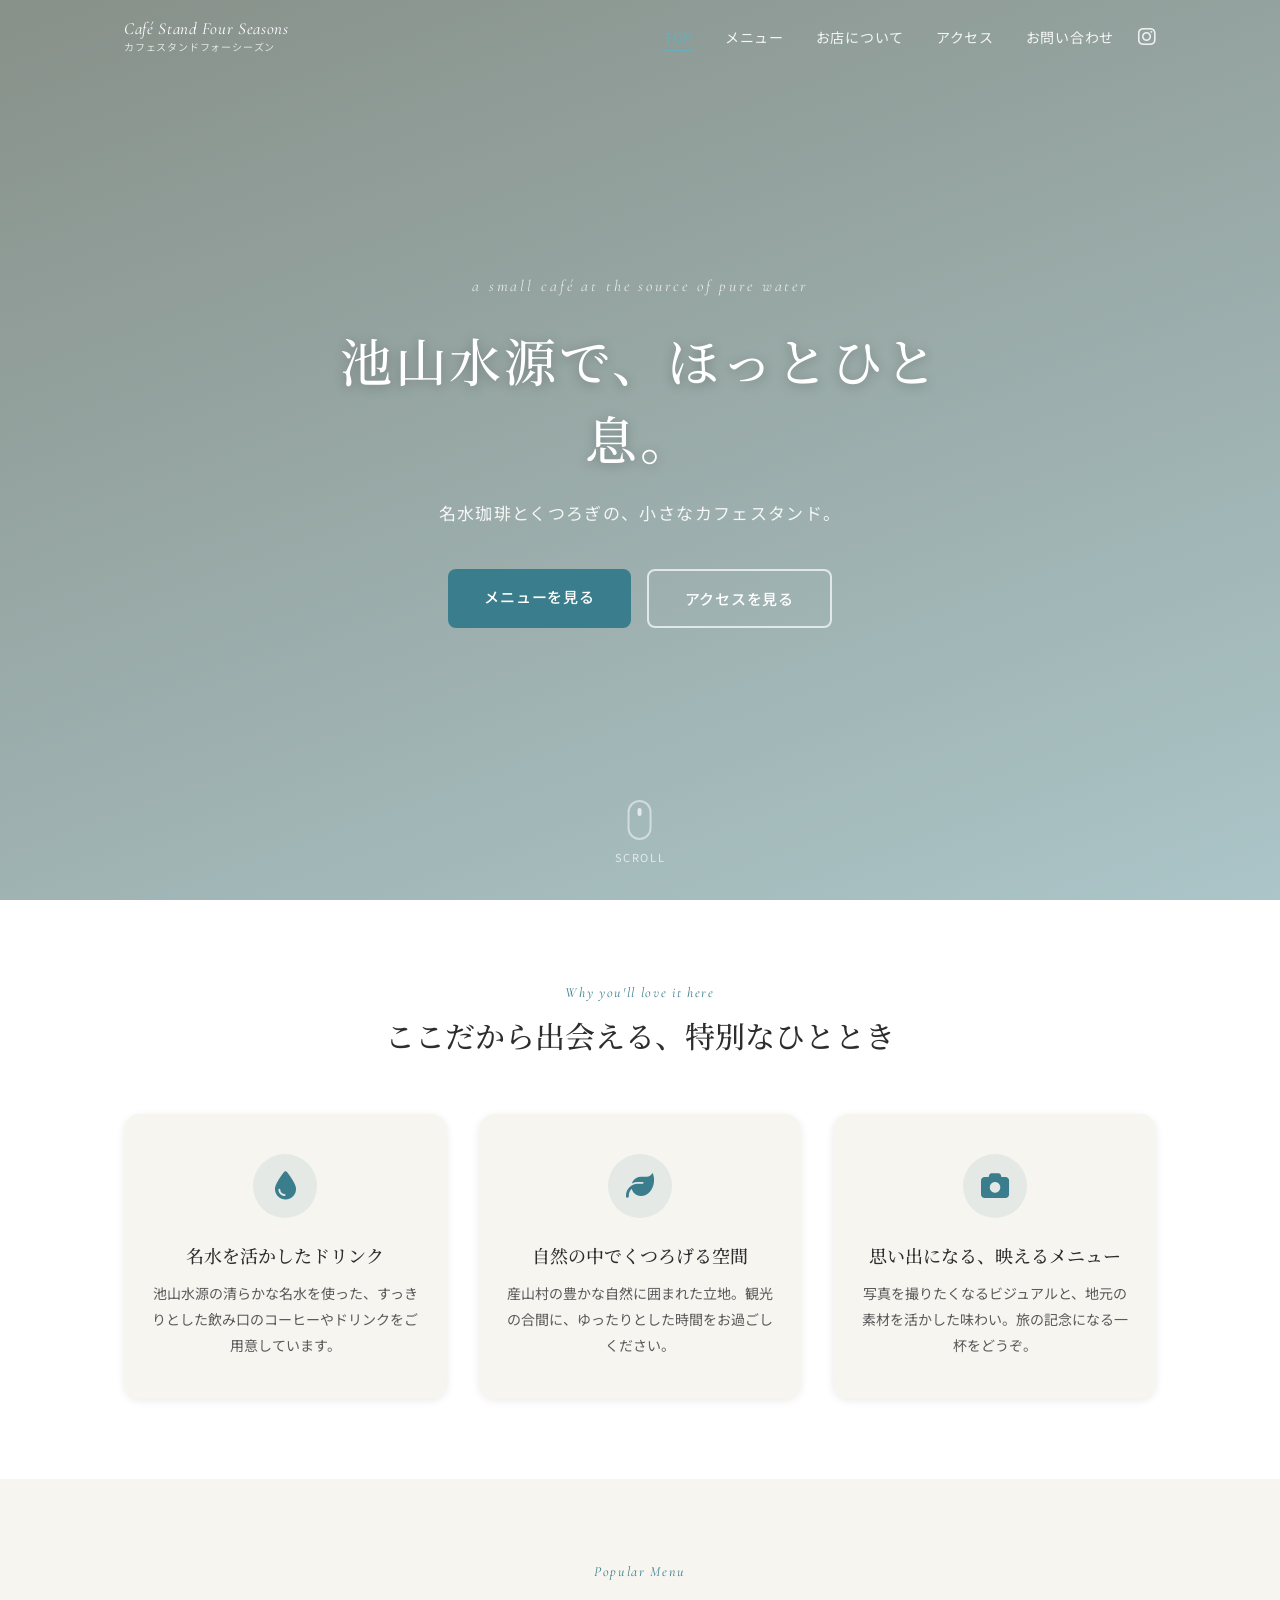
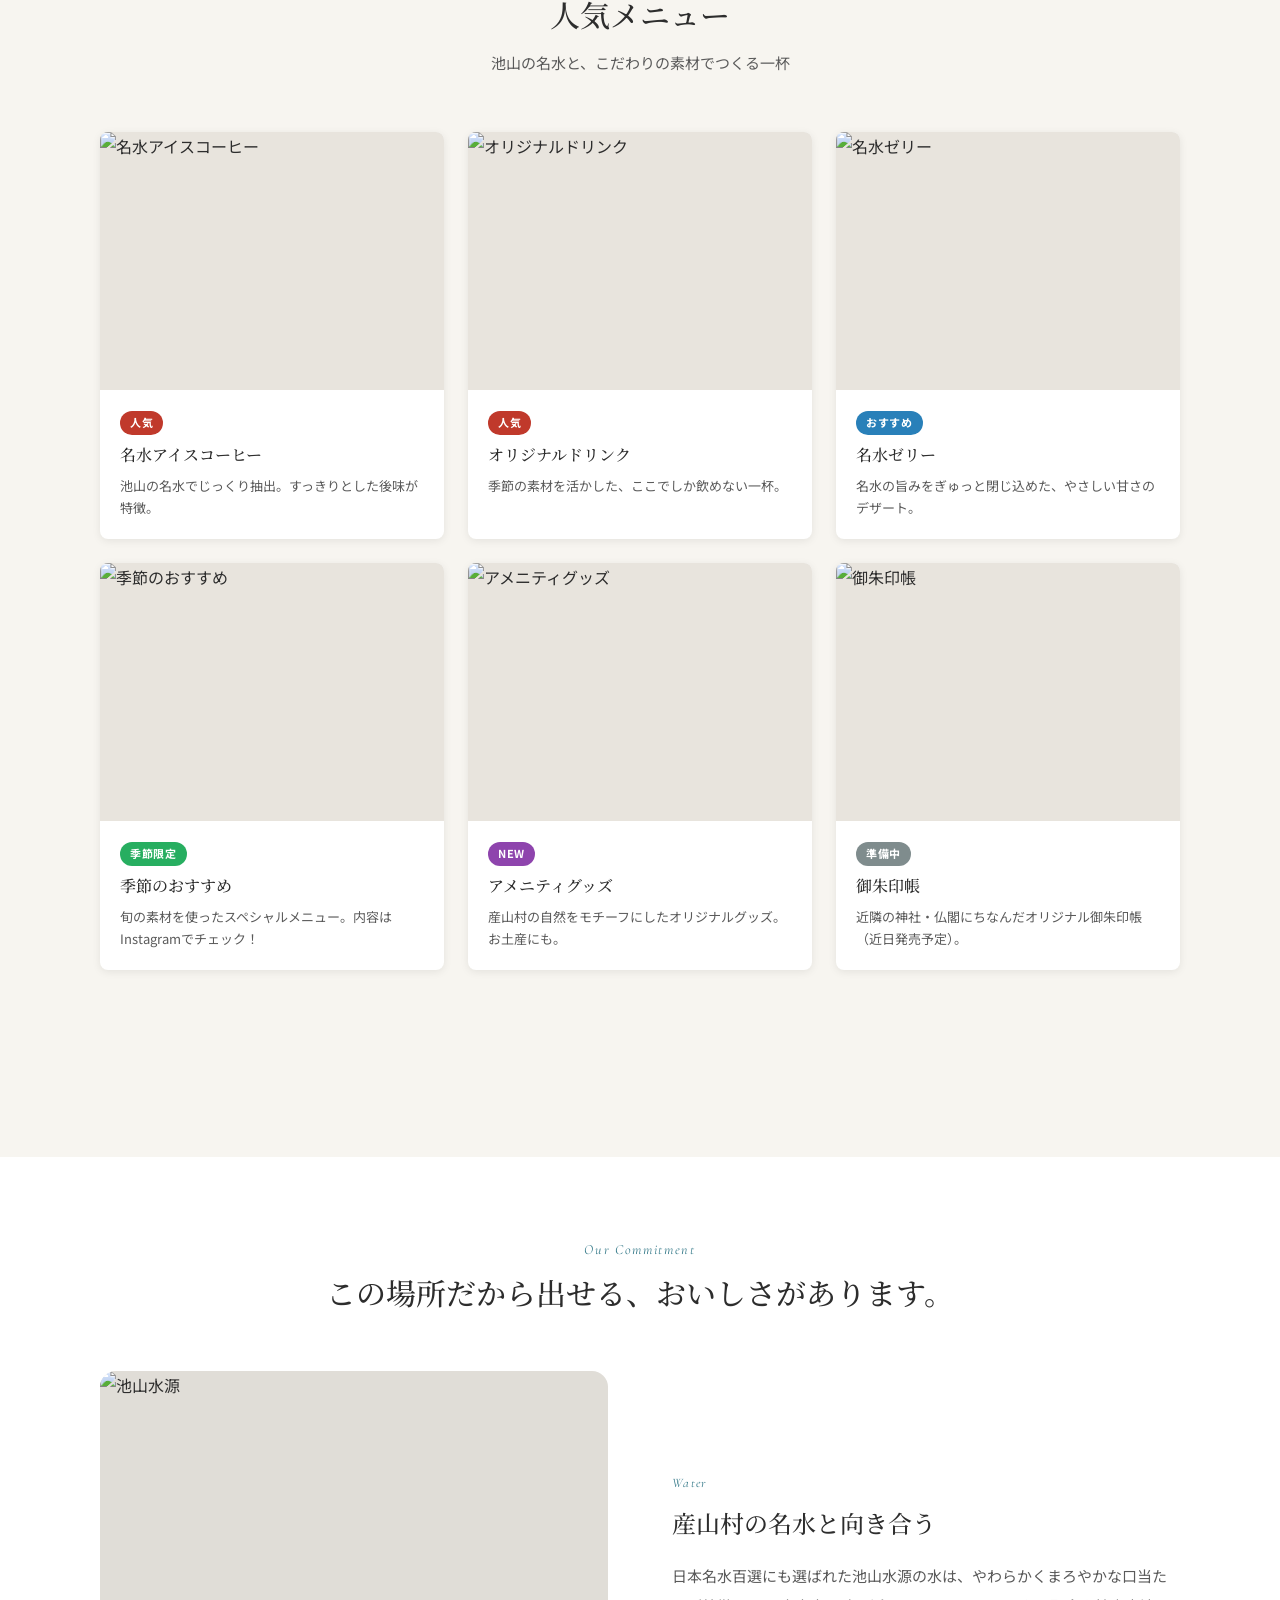
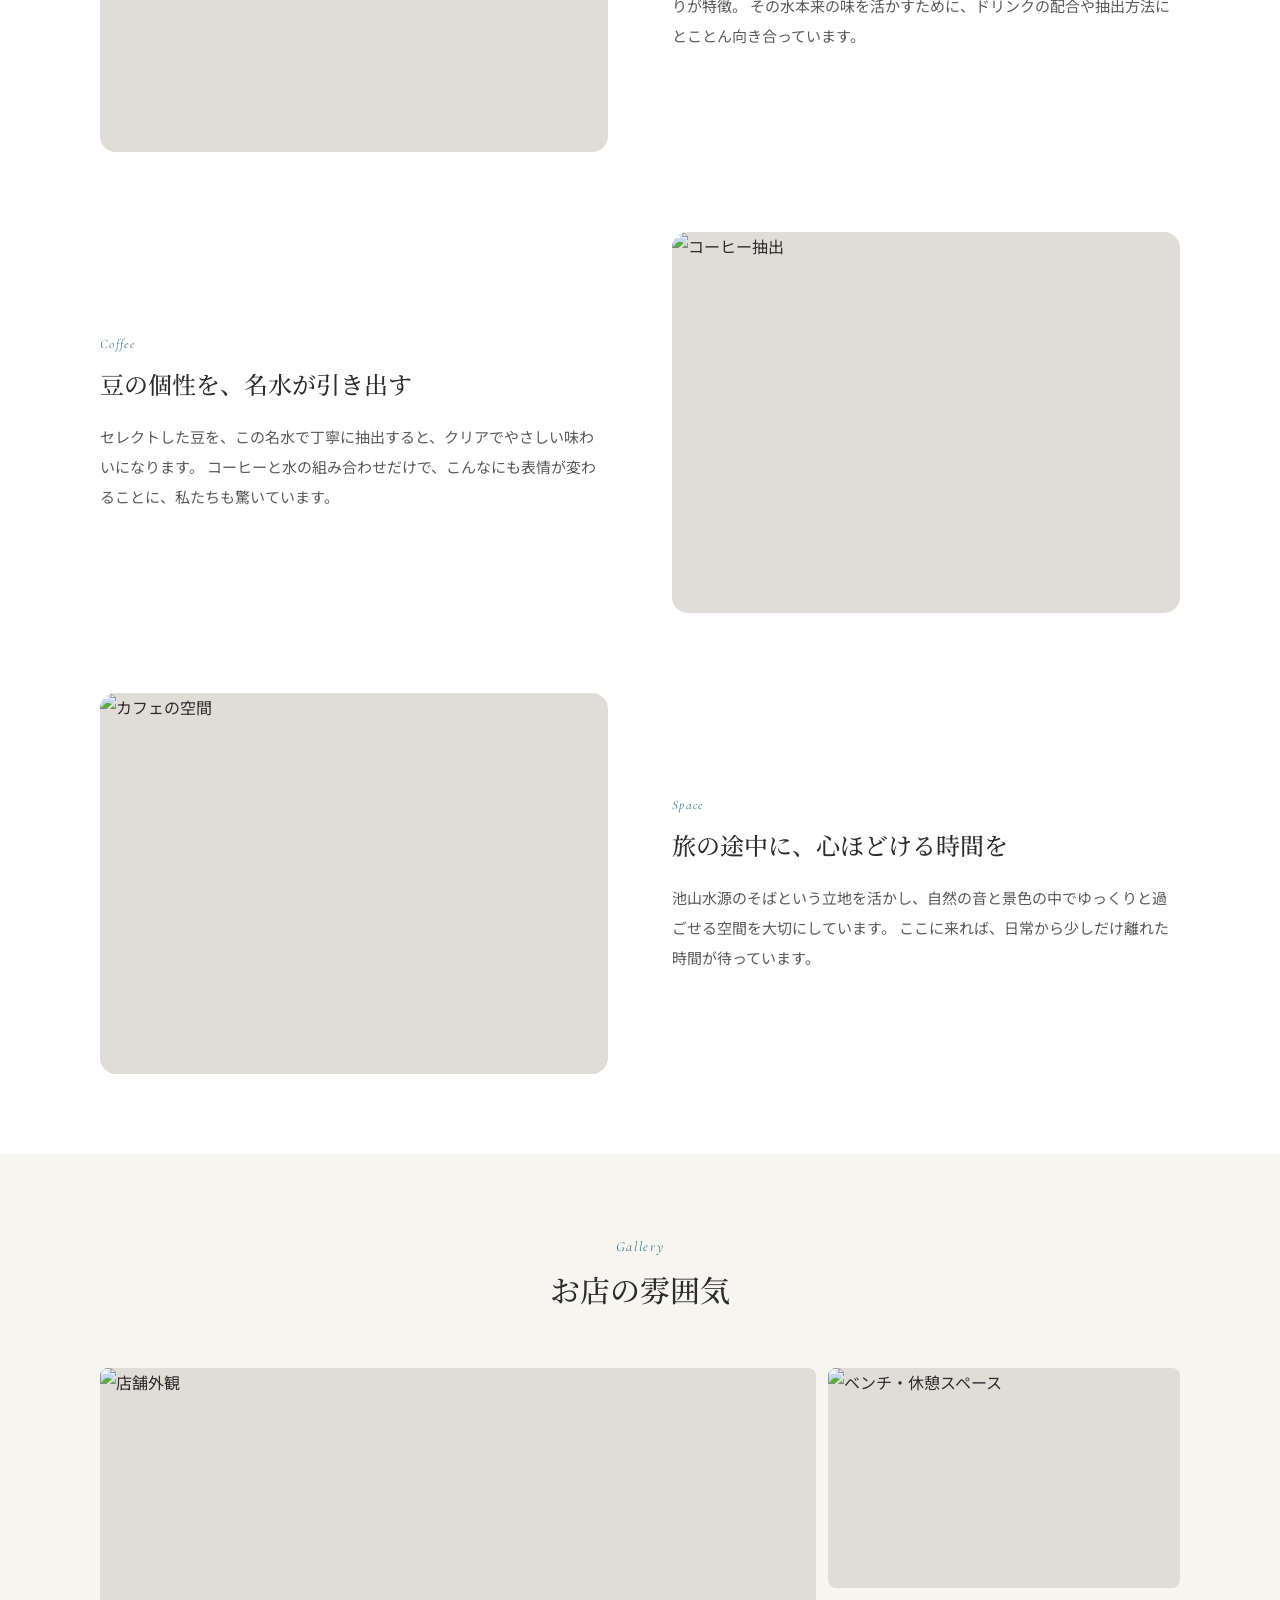
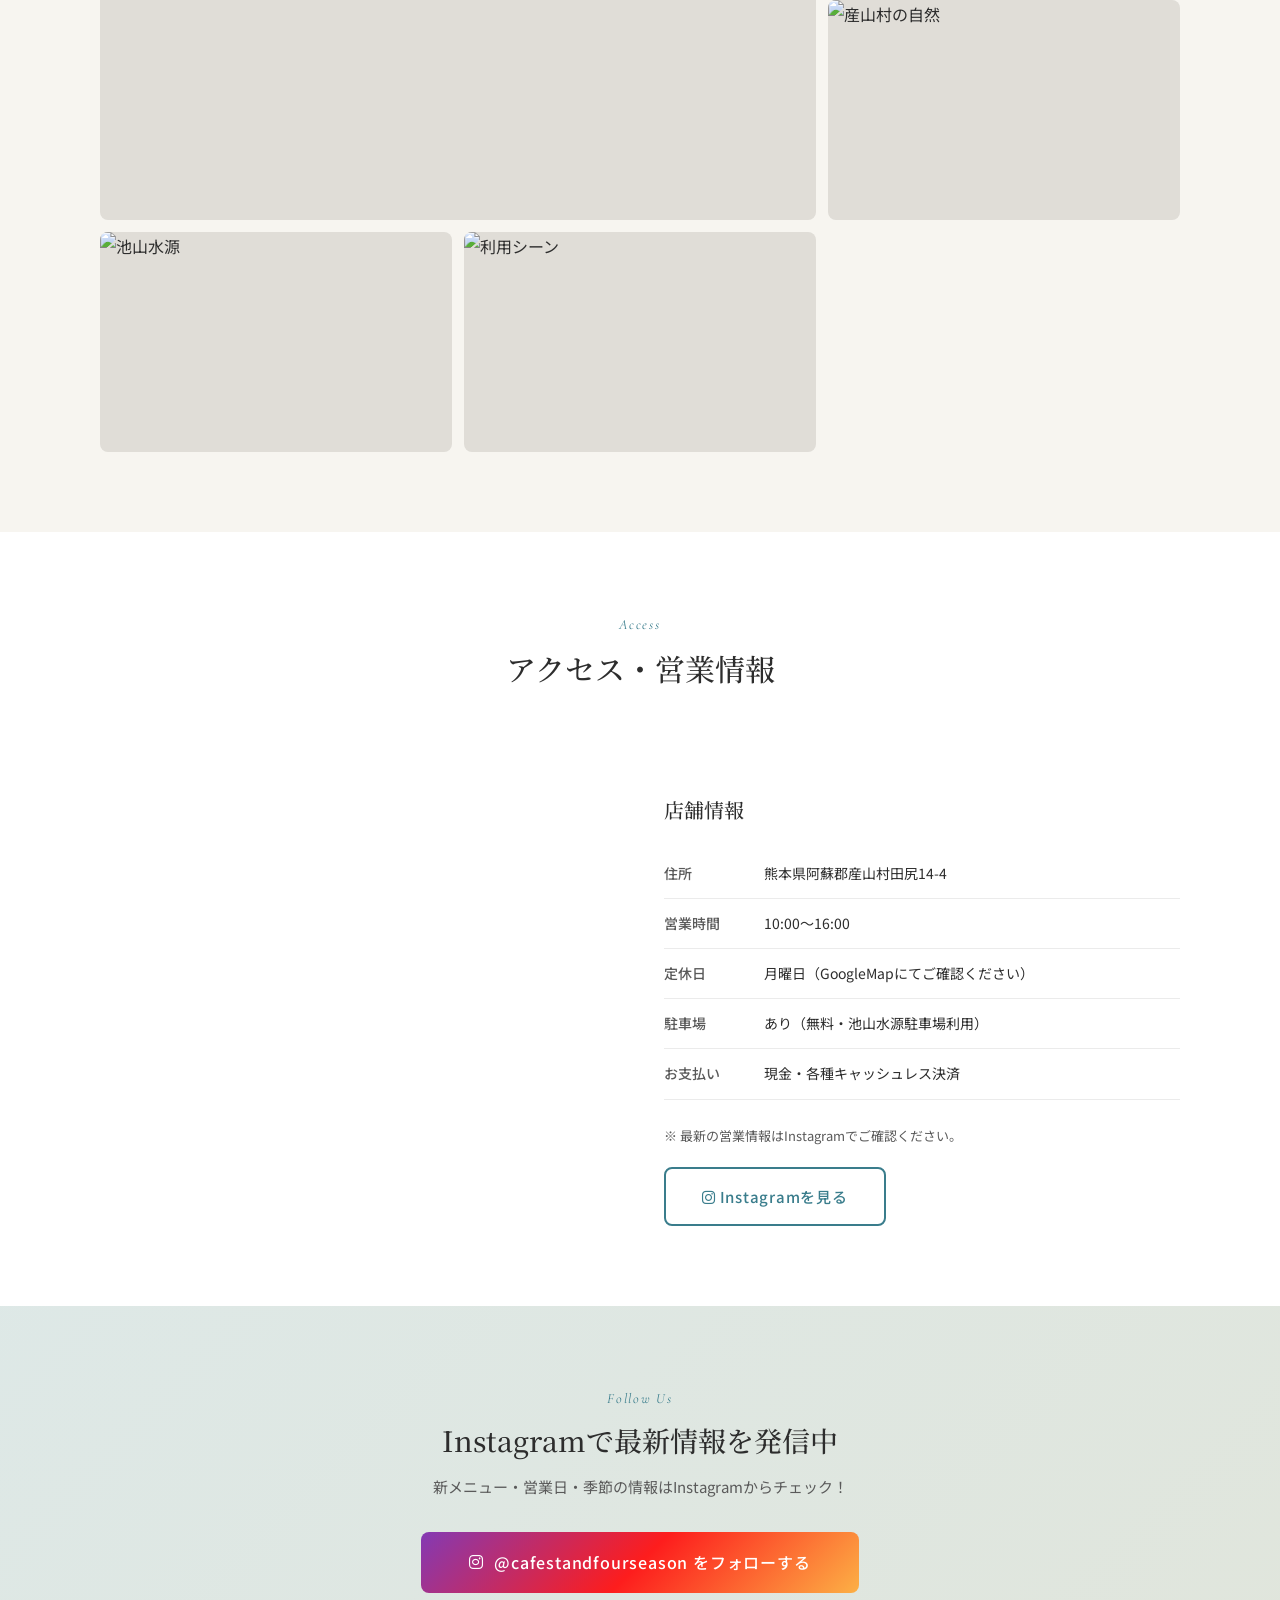
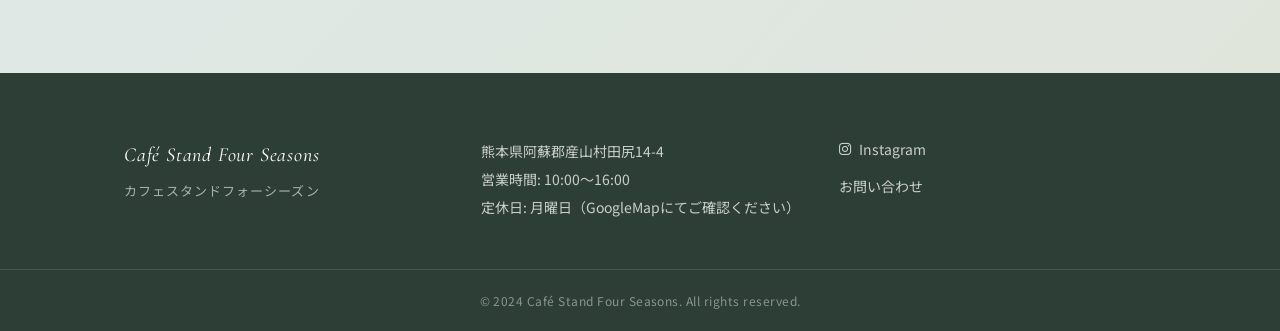
==== index.html @ cccd1072 "initial commit カフェスタンドフォーシーズン Webサイト全5ページ（静的HTML/CSS/JS）の初回コミット。" ====
<!DOCTYPE html>
<html lang="ja">
<head>
  <meta charset="UTF-8">
  <meta name="viewport" content="width=device-width, initial-scale=1.0">
  <meta name="description" content="池山水源のそばに立つ小さなカフェスタンド。名水珈琲やオリジナルドリンク、スイーツをご提供しています。熊本県産山村・池山水源観光のお立ち寄りに。">
  <meta property="og:title" content="カフェスタンドフォーシーズン｜池山水源の名水珈琲">
  <meta property="og:description" content="池山水源のそばに立つ小さなカフェスタンド。名水珈琲とくつろぎの時間をどうぞ。">
  <meta property="og:type" content="website">
  <meta property="og:url" content="http://ikeyamaspring.jp/">
  <meta property="og:image" content="http://ikeyamaspring.jp/images/hero/hero-main.jpg">
  <title>カフェスタンドフォーシーズン｜池山水源の名水珈琲【産山村】</title>

  <!-- Google Fonts -->
  <link rel="preconnect" href="https://fonts.googleapis.com">
  <link rel="preconnect" href="https://fonts.gstatic.com" crossorigin>
  <link href="https://fonts.googleapis.com/css2?family=Cormorant+Garamond:ital,wght@0,400;0,500;1,400;1,500&family=Noto+Sans+JP:wght@400;500;700&family=Noto+Serif+JP:wght@400;500;700&display=swap" rel="stylesheet">

  <!-- Font Awesome -->
  <link rel="stylesheet" href="https://cdnjs.cloudflare.com/ajax/libs/font-awesome/6.5.0/css/all.min.css">

  <!-- CSS -->
  <link rel="stylesheet" href="css/reset.css">
  <link rel="stylesheet" href="css/style.css">
  <link rel="stylesheet" href="css/pages/top.css">

  <!-- Favicon（後から設定） -->
  <!-- <link rel="icon" href="images/logo/favicon.ico"> -->
</head>
<body class="page-top">

  <!-- ============================================================
    ヘッダー
    ============================================================ -->
  <header class="site-header" id="siteHeader">
    <div class="header-inner">
      <a href="index.html" class="site-logo">
        <span class="logo-en">Café Stand Four Seasons</span>
        <span class="logo-ja">カフェスタンドフォーシーズン</span>
      </a>
      <nav class="global-nav" id="globalNav">
        <ul>
          <li><a href="index.html">TOP</a></li>
          <li><a href="menu.html">メニュー</a></li>
          <li><a href="about.html">お店について</a></li>
          <li><a href="access.html">アクセス</a></li>
          <li><a href="contact.html">お問い合わせ</a></li>
        </ul>
      </nav>
      <a href="https://www.instagram.com/cafestandfourseason/" target="_blank" rel="noopener" class="header-instagram" aria-label="Instagram">
        <i class="fab fa-instagram"></i>
      </a>
      <button class="hamburger" id="hamburger" aria-label="メニューを開く" aria-expanded="false">
        <span></span><span></span><span></span>
      </button>
    </div>
  </header>

  <main>

    <!-- ============================================================
      ① ファーストビュー
      ============================================================ -->
    <section id="hero">
      <div class="hero-bg"></div>
      <div class="hero-content">
        <span class="hero-en-label">a small café at the source of pure water</span>
        <h1 class="hero-title">池山水源で、ほっとひと息。</h1>
        <p class="hero-sub">
          名水珈琲とくつろぎの、小さなカフェスタンド。
        </p>
        <div class="hero-cta">
          <a href="menu.html" class="btn btn-primary">メニューを見る</a>
          <a href="access.html" class="btn btn-outline" style="border-color:rgba(255,255,255,0.7);color:#fff;">アクセスを見る</a>
        </div>
      </div>
      <!-- スクロール誘導 -->
      <div class="hero-scroll" aria-hidden="true">
        <div class="hero-scroll-icon"></div>
        <span>SCROLL</span>
      </div>
    </section>

    <!-- ============================================================
      ② お店の魅力3ポイント
      ============================================================ -->
    <section id="features">
      <div class="container">
        <div class="section-heading fade-in">
          <span class="en-label">Why you'll love it here</span>
          <h2>ここだから出会える、特別なひととき</h2>
        </div>
        <div class="features-grid">
          <!-- カード1 -->
          <div class="feature-card fade-in" data-delay="0">
            <div class="feature-icon">
              <i class="fas fa-tint"></i>
            </div>
            <h3>名水を活かしたドリンク</h3>
            <p>池山水源の清らかな名水を使った、すっきりとした飲み口のコーヒーやドリンクをご用意しています。</p>
          </div>
          <!-- カード2 -->
          <div class="feature-card fade-in" data-delay="100">
            <div class="feature-icon">
              <i class="fas fa-leaf"></i>
            </div>
            <h3>自然の中でくつろげる空間</h3>
            <p>産山村の豊かな自然に囲まれた立地。観光の合間に、ゆったりとした時間をお過ごしください。</p>
          </div>
          <!-- カード3 -->
          <div class="feature-card fade-in" data-delay="200">
            <div class="feature-icon">
              <i class="fas fa-camera"></i>
            </div>
            <h3>思い出になる、映えるメニュー</h3>
            <p>写真を撮りたくなるビジュアルと、地元の素材を活かした味わい。旅の記念になる一杯をどうぞ。</p>
          </div>
        </div>
      </div>
    </section>

    <!-- ============================================================
      ③ 人気メニュー
      ============================================================ -->
    <section id="popular-menu">
      <div class="popular-menu-inner">
        <div class="section-heading fade-in">
          <span class="en-label">Popular Menu</span>
          <h2>人気メニュー</h2>
          <p>池山の名水と、こだわりの素材でつくる一杯</p>
        </div>
        <div class="menu-grid">
          <!-- 名水アイスコーヒー -->
          <div class="menu-card fade-in" data-delay="0">
            <div class="menu-card-image">
              <img src="images/menu/ice-coffee.jpg" alt="名水アイスコーヒー" loading="lazy">
            </div>
            <div class="menu-card-body">
              <span class="menu-label popular">人気</span>
              <h3>名水アイスコーヒー</h3>
              <p>池山の名水でじっくり抽出。すっきりとした後味が特徴。</p>
            </div>
          </div>
          <!-- オリジナルドリンク -->
          <div class="menu-card fade-in" data-delay="80">
            <div class="menu-card-image">
              <img src="images/menu/original-drink.jpg" alt="オリジナルドリンク" loading="lazy">
            </div>
            <div class="menu-card-body">
              <span class="menu-label popular">人気</span>
              <h3>オリジナルドリンク</h3>
              <p>季節の素材を活かした、ここでしか飲めない一杯。</p>
            </div>
          </div>
          <!-- 名水ゼリー -->
          <div class="menu-card fade-in" data-delay="160">
            <div class="menu-card-image">
              <img src="images/menu/jelly.jpg" alt="名水ゼリー" loading="lazy">
            </div>
            <div class="menu-card-body">
              <span class="menu-label recommend">おすすめ</span>
              <h3>名水ゼリー</h3>
              <p>名水の旨みをぎゅっと閉じ込めた、やさしい甘さのデザート。</p>
            </div>
          </div>
          <!-- 季節のおすすめ -->
          <div class="menu-card fade-in" data-delay="0">
            <div class="menu-card-image">
              <img src="images/menu/seasonal.jpg" alt="季節のおすすめ" loading="lazy">
            </div>
            <div class="menu-card-body">
              <span class="menu-label season">季節限定</span>
              <h3>季節のおすすめ</h3>
              <p>旬の素材を使ったスペシャルメニュー。内容はInstagramでチェック！</p>
            </div>
          </div>
          <!-- アメニティグッズ -->
          <div class="menu-card fade-in" data-delay="80">
            <div class="menu-card-image">
              <img src="images/menu/goods.jpg" alt="アメニティグッズ" loading="lazy">
            </div>
            <div class="menu-card-body">
              <span class="menu-label new">NEW</span>
              <h3>アメニティグッズ</h3>
              <p>産山村の自然をモチーフにしたオリジナルグッズ。お土産にも。</p>
            </div>
          </div>
          <!-- 御朱印帳 -->
          <div class="menu-card fade-in" data-delay="160">
            <div class="menu-card-image">
              <img src="images/menu/goshuincho.jpg" alt="御朱印帳" loading="lazy">
            </div>
            <div class="menu-card-body">
              <span class="menu-label coming">準備中</span>
              <h3>御朱印帳</h3>
              <p>近隣の神社・仏閣にちなんだオリジナル御朱印帳（近日発売予定）。</p>
            </div>
          </div>
        </div>
        <div class="popular-menu-cta fade-in">
          <a href="menu.html" class="btn btn-outline">メニューをすべて見る</a>
        </div>
      </div>
    </section>

    <!-- ============================================================
      ④ こだわり紹介
      ============================================================ -->
    <section id="commitment">
      <div class="commitment-inner">
        <div class="section-heading fade-in">
          <span class="en-label">Our Commitment</span>
          <h2>この場所だから出せる、おいしさがあります。</h2>
        </div>

        <!-- 項目1: 水へのこだわり -->
        <div class="commitment-item fade-in">
          <div class="commitment-image">
            <img src="images/gallery/water-source.jpg" alt="池山水源" loading="lazy">
          </div>
          <div class="commitment-text">
            <span class="en-label">Water</span>
            <h3>産山村の名水と向き合う</h3>
            <p>
              日本名水百選にも選ばれた池山水源の水は、やわらかくまろやかな口当たりが特徴。
              その水本来の味を活かすために、ドリンクの配合や抽出方法にとことん向き合っています。
            </p>
          </div>
        </div>

        <!-- 項目2: コーヒーへのこだわり -->
        <div class="commitment-item reverse fade-in">
          <div class="commitment-image">
            <img src="images/gallery/coffee-making.jpg" alt="コーヒー抽出" loading="lazy">
          </div>
          <div class="commitment-text">
            <span class="en-label">Coffee</span>
            <h3>豆の個性を、名水が引き出す</h3>
            <p>
              セレクトした豆を、この名水で丁寧に抽出すると、クリアでやさしい味わいになります。
              コーヒーと水の組み合わせだけで、こんなにも表情が変わることに、私たちも驚いています。
            </p>
          </div>
        </div>

        <!-- 項目3: 空間へのこだわり -->
        <div class="commitment-item fade-in">
          <div class="commitment-image">
            <img src="images/gallery/cafe-space.jpg" alt="カフェの空間" loading="lazy">
          </div>
          <div class="commitment-text">
            <span class="en-label">Space</span>
            <h3>旅の途中に、心ほどける時間を</h3>
            <p>
              池山水源のそばという立地を活かし、自然の音と景色の中でゆっくりと過ごせる空間を大切にしています。
              ここに来れば、日常から少しだけ離れた時間が待っています。
            </p>
          </div>
        </div>
      </div>
    </section>

    <!-- ============================================================
      ⑤ 店舗の雰囲気（ギャラリー）
      ============================================================ -->
    <section id="gallery">
      <div class="gallery-inner">
        <div class="section-heading fade-in">
          <span class="en-label">Gallery</span>
          <h2>お店の雰囲気</h2>
        </div>
        <div class="gallery-grid fade-in">
          <!-- 大きいカード -->
          <div class="gallery-item large">
            <img src="images/gallery/exterior.jpg" alt="店舗外観" loading="lazy">
          </div>
          <div class="gallery-item">
            <img src="images/gallery/bench.jpg" alt="ベンチ・休憩スペース" loading="lazy">
          </div>
          <div class="gallery-item">
            <img src="images/gallery/nature.jpg" alt="産山村の自然" loading="lazy">
          </div>
          <div class="gallery-item">
            <img src="images/gallery/water-source.jpg" alt="池山水源" loading="lazy">
          </div>
          <div class="gallery-item">
            <img src="images/gallery/scene.jpg" alt="利用シーン" loading="lazy">
          </div>
        </div>
      </div>
    </section>

    <!-- ============================================================
      ⑥ アクセス案内
      ============================================================ -->
    <section id="access">
      <div class="access-inner">
        <div class="section-heading fade-in" style="grid-column:1/-1;">
          <span class="en-label">Access</span>
          <h2>アクセス・営業情報</h2>
        </div>
        <!-- マップ -->
        <div class="access-map fade-in">
          <iframe
            src="https://www.google.com/maps/embed?pb=!1m18!1m12!1m3!1d3286.7!2d131.1843953!3d33.0459067!2m3!1f0!2f0!3f0!3m2!1i1024!2i768!4f13.1!3m3!1m2!1s0x3541310b25405047%3A0xc88caa37f0d90c30!2z44Kr44OV44Kn44K544K_44Oz44OJ44CA44OV44Kp44O844K344O844K6!5e0!3m2!1sja!2sjp!4v1234567890"
            allowfullscreen=""
            loading="lazy"
            referrerpolicy="no-referrer-when-downgrade"
            title="カフェスタンドフォーシーズン マップ"
          ></iframe>
        </div>
        <!-- 店舗情報 -->
        <div class="access-info fade-in">
          <h3>店舗情報</h3>
          <table class="access-table">
            <tbody>
              <tr>
                <th>住所</th>
                <td>熊本県阿蘇郡産山村田尻14-4</td>
              </tr>
              <tr>
                <th>営業時間</th>
                <td>10:00〜16:00</td>
              </tr>
              <tr>
                <th>定休日</th>
                <td>月曜日（GoogleMapにてご確認ください）</td>
              </tr>
              <tr>
                <th>駐車場</th>
                <td>あり（無料・池山水源駐車場利用）</td>
              </tr>
              <tr>
                <th>お支払い</th>
                <td>現金・各種キャッシュレス決済</td>
              </tr>
            </tbody>
          </table>
          <p class="access-note">
            ※ 最新の営業情報はInstagramでご確認ください。
          </p>
          <a href="https://www.instagram.com/cafestandfourseason/" target="_blank" rel="noopener" class="btn btn-outline">
            <i class="fab fa-instagram"></i> Instagramを見る
          </a>
        </div>
      </div>
    </section>

    <!-- ============================================================
      ⑦ Instagram導線
      ============================================================ -->
    <section id="instagram">
      <div class="container">
        <div class="section-heading fade-in">
          <span class="en-label">Follow Us</span>
          <h2>Instagramで最新情報を発信中</h2>
          <p>新メニュー・営業日・季節の情報はInstagramからチェック！</p>
        </div>
        <div class="text-center fade-in">
          <a
            href="https://www.instagram.com/cafestandfourseason/"
            target="_blank"
            rel="noopener"
            class="btn btn-instagram"
          >
            <i class="fab fa-instagram"></i>
            @cafestandfourseason をフォローする
          </a>
        </div>
      </div>
    </section>

  </main>

  <!-- ============================================================
    フッター
    ============================================================ -->
  <footer class="site-footer">
    <div class="footer-inner">
      <div class="footer-logo">
        <p class="footer-name-en">Café Stand Four Seasons</p>
        <p class="footer-name-ja">カフェスタンドフォーシーズン</p>
      </div>
      <div class="footer-info">
        <p>熊本県阿蘇郡産山村田尻14-4</p>
        <p>営業時間: 10:00〜16:00</p>
        <p>定休日: 月曜日（GoogleMapにてご確認ください）</p>
      </div>
      <div class="footer-links">
        <a href="https://www.instagram.com/cafestandfourseason/" target="_blank" rel="noopener">
          <i class="fab fa-instagram"></i> Instagram
        </a>
        <a href="contact.html">お問い合わせ</a>
      </div>
    </div>
    <div class="footer-copyright">
      <p>© 2024 Café Stand Four Seasons. All rights reserved.</p>
    </div>
  </footer>

  <script src="js/main.js"></script>
</body>
</html>
---- css/style.css ----
/*
 * style.css — 全ページ共通スタイル
 * カフェスタンドフォーシーズン
 */

/* ============================================================
   CSS カスタムプロパティ（デザイントークン）
   ============================================================ */
:root {
  /* メインカラー */
  --color-primary:       #3A7D8C;   /* 名水ブルー（やや深め） */
  --color-primary-light: #6AAEBB;   /* 水面の明るさ */
  --color-secondary:     #5E8C6A;   /* 深い森グリーン */
  --color-accent:        #B8895A;   /* 木・土のブラウン */

  /* 背景・ベース */
  --color-bg:            #F7F5F0;   /* 温かみのあるオフホワイト */
  --color-bg-light:      #FFFFFF;
  --color-bg-dark:       #2C3E35;   /* 深い森色（フッター等） */

  /* テキスト */
  --color-text:          #2D2D2D;
  --color-text-mid:      #5A5A5A;
  --color-text-light:    #9A9A9A;
  --color-white:         #FFFFFF;

  /* ラベル */
  --color-label-popular:   #C0392B;  /* 人気ラベル */
  --color-label-recommend: #2980B9;  /* おすすめラベル */
  --color-label-season:    #27AE60;  /* 季節限定ラベル */
  --color-label-new:       #8E44AD;  /* NEWラベル */
  --color-label-coming:    #7F8C8D;  /* 準備中ラベル */

  /* ボーダー半径 */
  --border-radius-sm:    4px;
  --border-radius-md:    8px;
  --border-radius-lg:    16px;

  /* シャドウ */
  --shadow-sm:           0 2px 8px rgba(0,0,0,0.08);
  --shadow-md:           0 4px 20px rgba(0,0,0,0.12);
  --shadow-lg:           0 8px 40px rgba(0,0,0,0.16);

  /* スペーシング */
  --section-padding:     80px;
  --section-padding-sp:  56px;
  --container-max:       1080px;
  --container-padding:   24px;

  /* トランジション */
  --transition-base:     0.3s ease;
}

/* ============================================================
   ベーススタイル
   ============================================================ */
html {
  scroll-behavior: smooth;
}

body {
  font-family: 'Noto Sans JP', sans-serif;
  font-size: 16px;
  line-height: 1.8;
  color: var(--color-text);
  background-color: var(--color-bg);
}

h1, h2, h3, h4, h5, h6 {
  font-family: 'Noto Serif JP', serif;
  font-weight: 500;
  line-height: 1.5;
}

/* 英字装飾フォント */
.en-accent {
  font-family: 'Cormorant Garamond', serif;
  font-style: italic;
}

/* コンテナ */
.container {
  max-width: var(--container-max);
  margin: 0 auto;
  padding: 0 var(--container-padding);
}

/* ============================================================
   共通セクション見出し
   ============================================================ */
.section-heading {
  text-align: center;
  margin-bottom: 56px;
}

.section-heading .en-label {
  display: block;
  font-family: 'Cormorant Garamond', serif;
  font-style: italic;
  font-size: 14px;
  letter-spacing: 0.12em;
  color: var(--color-primary);
  margin-bottom: 8px;
}

.section-heading h2 {
  font-size: clamp(22px, 3vw, 30px);
  color: var(--color-text);
}

.section-heading p {
  margin-top: 12px;
  color: var(--color-text-mid);
  font-size: 15px;
}

/* ============================================================
   共通ボタン
   ============================================================ */
.btn {
  display: inline-block;
  padding: 14px 36px;
  border-radius: var(--border-radius-md);
  font-size: 15px;
  font-weight: 500;
  letter-spacing: 0.05em;
  transition: all var(--transition-base);
  cursor: pointer;
  text-align: center;
}

.btn-primary {
  background-color: var(--color-primary);
  color: var(--color-white);
}

.btn-primary:hover {
  background-color: #2f6874;
  transform: translateY(-2px);
  box-shadow: var(--shadow-md);
}

.btn-outline {
  border: 2px solid var(--color-primary);
  color: var(--color-primary);
  background-color: transparent;
}

.btn-outline:hover {
  background-color: var(--color-primary);
  color: var(--color-white);
  transform: translateY(-2px);
}

.btn-white {
  background-color: var(--color-white);
  color: var(--color-primary);
}

.btn-white:hover {
  background-color: var(--color-bg);
  transform: translateY(-2px);
  box-shadow: var(--shadow-md);
}

.btn-instagram {
  background: linear-gradient(135deg, #833ab4, #fd1d1d, #fcb045);
  color: var(--color-white);
  display: inline-flex;
  align-items: center;
  gap: 10px;
  font-size: 16px;
  padding: 16px 48px;
}

.btn-instagram:hover {
  opacity: 0.9;
  transform: translateY(-2px);
  box-shadow: var(--shadow-md);
}

/* ============================================================
   スクロールアニメーション
   ============================================================ */
.fade-in {
  opacity: 0;
  transform: translateY(24px);
  transition: opacity 0.7s ease, transform 0.7s ease;
}

.fade-in.is-visible {
  opacity: 1;
  transform: translateY(0);
}

/* ============================================================
   ページヘッダー（下層ページ共通）
   ============================================================ */
.page-header {
  position: relative;
  padding: 100px var(--container-padding) 64px;
  text-align: center;
  background-color: var(--color-bg-dark);
  color: var(--color-white);
  overflow: hidden;
}

.page-header::before {
  content: '';
  position: absolute;
  inset: 0;
  background: linear-gradient(160deg, var(--color-primary) 0%, var(--color-bg-dark) 100%);
  opacity: 0.85;
}

.page-header-inner {
  position: relative;
  z-index: 1;
}

.page-header .en-label {
  font-family: 'Cormorant Garamond', serif;
  font-style: italic;
  font-size: 15px;
  letter-spacing: 0.15em;
  opacity: 0.75;
  display: block;
  margin-bottom: 10px;
}

.page-header h1 {
  font-size: clamp(26px, 4vw, 40px);
  font-family: 'Noto Serif JP', serif;
}

.page-header p {
  margin-top: 12px;
  font-size: 15px;
  opacity: 0.85;
}

/* ============================================================
   ヘッダー
   ============================================================ */
.site-header {
  position: fixed;
  top: 0;
  left: 0;
  right: 0;
  z-index: 1000;
  transition: background-color var(--transition-base), box-shadow var(--transition-base);
  padding: 0;
}

/* 透明ヘッダー（TOPページのhero上） */
.site-header.is-top {
  background-color: transparent;
}

/* スクロール後 or 下層ページ */
.site-header.is-scrolled,
.site-header.is-solid {
  background-color: var(--color-bg-light);
  box-shadow: var(--shadow-sm);
}

.header-inner {
  max-width: var(--container-max);
  margin: 0 auto;
  padding: 0 var(--container-padding);
  display: flex;
  align-items: center;
  height: 72px;
  gap: 24px;
}

/* ロゴ */
.site-logo {
  flex-shrink: 0;
  display: flex;
  flex-direction: column;
  gap: 2px;
}

.logo-en {
  font-family: 'Cormorant Garamond', serif;
  font-style: italic;
  font-size: 17px;
  letter-spacing: 0.04em;
  color: var(--color-white);
  line-height: 1.2;
  transition: color var(--transition-base);
}

.logo-ja {
  font-size: 10px;
  letter-spacing: 0.08em;
  color: rgba(255,255,255,0.75);
  line-height: 1.2;
  transition: color var(--transition-base);
}

/* スクロール後のロゴ色 */
.site-header.is-scrolled .logo-en,
.site-header.is-solid .logo-en {
  color: var(--color-primary);
}

.site-header.is-scrolled .logo-ja,
.site-header.is-solid .logo-ja {
  color: var(--color-text-mid);
}

/* グローバルナビ */
.global-nav {
  flex: 1;
  display: flex;
  justify-content: flex-end;
}

.global-nav ul {
  display: flex;
  gap: 32px;
  align-items: center;
}

.global-nav a {
  font-size: 14px;
  letter-spacing: 0.05em;
  color: rgba(255,255,255,0.9);
  transition: color var(--transition-base);
  position: relative;
  padding-bottom: 4px;
}

.global-nav a::after {
  content: '';
  position: absolute;
  bottom: 0;
  left: 0;
  right: 100%;
  height: 1px;
  background-color: var(--color-primary-light);
  transition: right var(--transition-base);
}

.global-nav a:hover::after,
.global-nav a.is-current::after {
  right: 0;
}

.global-nav a.is-current {
  color: var(--color-primary-light);
}

/* スクロール後のナビ色 */
.site-header.is-scrolled .global-nav a,
.site-header.is-solid .global-nav a {
  color: var(--color-text-mid);
}

.site-header.is-scrolled .global-nav a.is-current,
.site-header.is-solid .global-nav a.is-current {
  color: var(--color-primary);
}

/* Instagramアイコン（ヘッダー） */
.header-instagram {
  font-size: 20px;
  color: rgba(255,255,255,0.85);
  transition: color var(--transition-base), transform var(--transition-base);
  flex-shrink: 0;
}

.header-instagram:hover {
  color: var(--color-white);
  transform: scale(1.15);
}

.site-header.is-scrolled .header-instagram,
.site-header.is-solid .header-instagram {
  color: var(--color-text-mid);
}

.site-header.is-scrolled .header-instagram:hover,
.site-header.is-solid .header-instagram:hover {
  color: var(--color-primary);
}

/* ハンバーガーボタン（スマホのみ表示） */
.hamburger {
  display: none;
  flex-direction: column;
  justify-content: center;
  gap: 5px;
  width: 44px;
  height: 44px;
  flex-shrink: 0;
  background: none;
  border: none;
  cursor: pointer;
  padding: 8px;
}

.hamburger span {
  display: block;
  height: 2px;
  background-color: var(--color-white);
  border-radius: 2px;
  transition: transform var(--transition-base), opacity var(--transition-base);
}

.site-header.is-scrolled .hamburger span,
.site-header.is-solid .hamburger span {
  background-color: var(--color-text);
}

/* ハンバーガーアクティブ状態 */
.hamburger.is-active span:nth-child(1) {
  transform: translateY(7px) rotate(45deg);
}

.hamburger.is-active span:nth-child(2) {
  opacity: 0;
}

.hamburger.is-active span:nth-child(3) {
  transform: translateY(-7px) rotate(-45deg);
}

/* ============================================================
   フッター
   ============================================================ */
.site-footer {
  background-color: var(--color-bg-dark);
  color: var(--color-white);
  padding: 64px 0 0;
}

.footer-inner {
  max-width: var(--container-max);
  margin: 0 auto;
  padding: 0 var(--container-padding);
  display: grid;
  grid-template-columns: 1fr 1fr 1fr;
  gap: 40px;
  padding-bottom: 48px;
}

.footer-logo .footer-name-en {
  font-family: 'Cormorant Garamond', serif;
  font-style: italic;
  font-size: 20px;
  letter-spacing: 0.04em;
  margin-bottom: 6px;
}

.footer-logo .footer-name-ja {
  font-size: 13px;
  color: rgba(255,255,255,0.6);
  letter-spacing: 0.08em;
}

.footer-info p {
  font-size: 14px;
  color: rgba(255,255,255,0.75);
  line-height: 2;
}

.footer-links {
  display: flex;
  flex-direction: column;
  gap: 12px;
}

.footer-links a {
  display: inline-flex;
  align-items: center;
  gap: 8px;
  font-size: 14px;
  color: rgba(255,255,255,0.75);
  transition: color var(--transition-base);
}

.footer-links a:hover {
  color: var(--color-primary-light);
}

.footer-copyright {
  border-top: 1px solid rgba(255,255,255,0.12);
  padding: 20px var(--container-padding);
  text-align: center;
}

.footer-copyright p {
  font-size: 12px;
  color: rgba(255,255,255,0.45);
  letter-spacing: 0.04em;
}

/* ============================================================
   レスポンシブ：タブレット以下
   ============================================================ */
@media (max-width: 768px) {
  :root {
    --section-padding: var(--section-padding-sp);
  }

  /* ヘッダー */
  .global-nav {
    position: fixed;
    top: 0;
    left: 0;
    right: 0;
    bottom: 0;
    background-color: var(--color-bg-dark);
    display: flex;
    align-items: center;
    justify-content: center;
    opacity: 0;
    visibility: hidden;
    transition: opacity var(--transition-base), visibility var(--transition-base);
  }

  .global-nav.is-open {
    opacity: 1;
    visibility: visible;
  }

  .global-nav ul {
    flex-direction: column;
    gap: 32px;
    text-align: center;
  }

  .global-nav a {
    font-size: 18px;
    color: var(--color-white);
  }

  .hamburger {
    display: flex;
    z-index: 10;
  }

  /* ハンバーガーはis-openの上に表示 */
  .site-header {
    background-color: var(--color-bg-dark);
  }

  /* フッター */
  .footer-inner {
    grid-template-columns: 1fr;
    gap: 32px;
  }
}

/* ============================================================
   ユーティリティ
   ============================================================ */

/* テキスト */
.text-center { text-align: center; }
.text-left   { text-align: left; }
.text-right  { text-align: right; }

/* 表示制御 */
.sr-only {
  position: absolute;
  width: 1px;
  height: 1px;
  padding: 0;
  margin: -1px;
  overflow: hidden;
  clip: rect(0,0,0,0);
  white-space: nowrap;
  border-width: 0;
}
---- css/pages/top.css ----
/*
 * top.css — TOPページ専用スタイル
 * カフェスタンドフォーシーズン
 */

/* ============================================================
   ① ファーストビュー（#hero）
   ============================================================ */
#hero {
  position: relative;
  height: 100svh;
  min-height: 600px;
  display: flex;
  align-items: center;
  justify-content: center;
  overflow: hidden;
}

/* 背景写真 */
.hero-bg {
  position: absolute;
  inset: 0;
  background-image: url('../../images/hero/hero-main.jpg');
  background-size: cover;
  background-position: center;
  z-index: 0;
}

/* オーバーレイ */
.hero-bg::after {
  content: '';
  position: absolute;
  inset: 0;
  background: linear-gradient(
    160deg,
    rgba(44, 62, 53, 0.55) 0%,
    rgba(58, 125, 140, 0.40) 100%
  );
}

/* コンテンツ */
.hero-content {
  position: relative;
  z-index: 1;
  text-align: center;
  color: var(--color-white);
  padding: 0 var(--container-padding);
  max-width: 720px;
}

.hero-en-label {
  font-family: 'Cormorant Garamond', serif;
  font-style: italic;
  font-size: clamp(13px, 2vw, 16px);
  letter-spacing: 0.18em;
  opacity: 0.75;
  margin-bottom: 20px;
  display: block;
}

.hero-title {
  font-family: 'Noto Serif JP', serif;
  font-size: clamp(28px, 5vw, 52px);
  font-weight: 500;
  line-height: 1.5;
  letter-spacing: 0.05em;
  margin-bottom: 20px;
  text-shadow: 0 2px 12px rgba(0,0,0,0.25);
}

.hero-sub {
  font-size: clamp(14px, 2vw, 17px);
  opacity: 0.9;
  letter-spacing: 0.08em;
  margin-bottom: 40px;
  line-height: 1.9;
}

.hero-cta {
  display: flex;
  gap: 16px;
  justify-content: center;
  flex-wrap: wrap;
}

/* スクロール誘導 */
.hero-scroll {
  position: absolute;
  bottom: 32px;
  left: 50%;
  transform: translateX(-50%);
  z-index: 1;
  display: flex;
  flex-direction: column;
  align-items: center;
  gap: 8px;
  color: rgba(255,255,255,0.7);
  font-size: 11px;
  letter-spacing: 0.15em;
}

.hero-scroll-icon {
  width: 24px;
  height: 40px;
  border: 2px solid rgba(255,255,255,0.5);
  border-radius: 12px;
  display: flex;
  justify-content: center;
  padding-top: 6px;
}

.hero-scroll-icon::after {
  content: '';
  width: 4px;
  height: 8px;
  background-color: rgba(255,255,255,0.7);
  border-radius: 2px;
  animation: scrollDown 2s infinite;
}

@keyframes scrollDown {
  0%   { opacity: 1; transform: translateY(0); }
  100% { opacity: 0; transform: translateY(10px); }
}

/* ============================================================
   ② お店の魅力3ポイント（#features）
   ============================================================ */
#features {
  padding: var(--section-padding) var(--container-padding);
  background-color: var(--color-bg-light);
}

.features-grid {
  display: grid;
  grid-template-columns: repeat(3, 1fr);
  gap: 32px;
  max-width: var(--container-max);
  margin: 0 auto;
}

.feature-card {
  text-align: center;
  padding: 40px 28px;
  border-radius: var(--border-radius-lg);
  background-color: var(--color-bg);
  box-shadow: var(--shadow-sm);
  transition: transform var(--transition-base), box-shadow var(--transition-base);
}

.feature-card:hover {
  transform: translateY(-4px);
  box-shadow: var(--shadow-md);
}

.feature-icon {
  width: 64px;
  height: 64px;
  margin: 0 auto 24px;
  display: flex;
  align-items: center;
  justify-content: center;
  background-color: rgba(58, 125, 140, 0.1);
  border-radius: 50%;
  color: var(--color-primary);
  font-size: 28px;
}

.feature-card h3 {
  font-size: 18px;
  color: var(--color-text);
  margin-bottom: 12px;
}

.feature-card p {
  font-size: 14px;
  color: var(--color-text-mid);
  line-height: 1.85;
}

/* ============================================================
   ③ 人気メニュー（#popular-menu）
   ============================================================ */
#popular-menu {
  padding: var(--section-padding) var(--container-padding);
  background-color: var(--color-bg);
}

.popular-menu-inner {
  max-width: var(--container-max);
  margin: 0 auto;
}

.menu-grid {
  display: grid;
  grid-template-columns: repeat(3, 1fr);
  gap: 24px;
  margin-bottom: 48px;
}

.menu-card {
  background-color: var(--color-bg-light);
  border-radius: var(--border-radius-md);
  overflow: hidden;
  box-shadow: var(--shadow-sm);
  transition: transform var(--transition-base), box-shadow var(--transition-base);
}

.menu-card:hover {
  transform: translateY(-4px);
  box-shadow: var(--shadow-md);
}

.menu-card-image {
  aspect-ratio: 4 / 3;
  overflow: hidden;
  background-color: #e8e4dd;
  position: relative;
}

.menu-card-image img {
  width: 100%;
  height: 100%;
  object-fit: cover;
  transition: transform 0.5s ease;
}

.menu-card:hover .menu-card-image img {
  transform: scale(1.05);
}

/* 画像がない場合のプレースホルダー */
.menu-card-image::after {
  content: attr(data-label);
  position: absolute;
  inset: 0;
  display: flex;
  align-items: center;
  justify-content: center;
  font-size: 13px;
  color: var(--color-text-light);
  pointer-events: none;
}

.menu-card-body {
  padding: 16px 20px 20px;
}

.menu-label {
  display: inline-block;
  padding: 2px 10px;
  border-radius: 20px;
  font-size: 11px;
  font-weight: 700;
  letter-spacing: 0.06em;
  color: var(--color-white);
  margin-bottom: 8px;
}

.menu-label.popular   { background-color: var(--color-label-popular); }
.menu-label.recommend { background-color: var(--color-label-recommend); }
.menu-label.season    { background-color: var(--color-label-season); }
.menu-label.new       { background-color: var(--color-label-new); }
.menu-label.coming    { background-color: var(--color-label-coming); }

.menu-card h3 {
  font-size: 16px;
  color: var(--color-text);
  margin-bottom: 8px;
}

.menu-card p {
  font-size: 13px;
  color: var(--color-text-mid);
  line-height: 1.7;
}

.popular-menu-cta {
  text-align: center;
}

/* ============================================================
   ④ こだわり紹介（#commitment）
   ============================================================ */
#commitment {
  padding: var(--section-padding) var(--container-padding);
  background-color: var(--color-bg-light);
}

.commitment-inner {
  max-width: var(--container-max);
  margin: 0 auto;
}

.commitment-item {
  display: grid;
  grid-template-columns: 1fr 1fr;
  gap: 64px;
  align-items: center;
  margin-bottom: 80px;
}

.commitment-item:last-child {
  margin-bottom: 0;
}

/* 奇数番目: 画像左・テキスト右 */
.commitment-item.reverse {
  direction: rtl;
}

.commitment-item.reverse > * {
  direction: ltr;
}

.commitment-image {
  aspect-ratio: 4 / 3;
  border-radius: var(--border-radius-lg);
  overflow: hidden;
  background-color: #e0ddd7;
}

.commitment-image img {
  width: 100%;
  height: 100%;
  object-fit: cover;
}

.commitment-text .en-label {
  font-family: 'Cormorant Garamond', serif;
  font-style: italic;
  font-size: 13px;
  color: var(--color-primary);
  letter-spacing: 0.1em;
  display: block;
  margin-bottom: 10px;
}

.commitment-text h3 {
  font-size: clamp(18px, 2.5vw, 24px);
  margin-bottom: 20px;
  color: var(--color-text);
}

.commitment-text p {
  font-size: 15px;
  color: var(--color-text-mid);
  line-height: 2;
}

/* ============================================================
   ⑤ 店舗の雰囲気（#gallery）
   ============================================================ */
#gallery {
  padding: var(--section-padding) var(--container-padding);
  background-color: var(--color-bg);
}

.gallery-inner {
  max-width: var(--container-max);
  margin: 0 auto;
}

.gallery-grid {
  display: grid;
  grid-template-columns: repeat(3, 1fr);
  grid-auto-rows: 220px;
  gap: 12px;
}

/* 大きいカード */
.gallery-item.large {
  grid-column: span 2;
  grid-row: span 2;
}

.gallery-item {
  overflow: hidden;
  border-radius: var(--border-radius-md);
  background-color: #e0ddd7;
  position: relative;
}

.gallery-item img {
  width: 100%;
  height: 100%;
  object-fit: cover;
  transition: transform 0.5s ease;
}

.gallery-item::after {
  content: '';
  position: absolute;
  inset: 0;
  background-color: rgba(44, 62, 53, 0);
  transition: background-color var(--transition-base);
}

.gallery-item:hover img {
  transform: scale(1.05);
}

.gallery-item:hover::after {
  background-color: rgba(44, 62, 53, 0.2);
}

/* ============================================================
   ⑥ アクセス案内（#access）
   ============================================================ */
#access {
  padding: var(--section-padding) var(--container-padding);
  background-color: var(--color-bg-light);
}

.access-inner {
  max-width: var(--container-max);
  margin: 0 auto;
  display: grid;
  grid-template-columns: 1fr 1fr;
  gap: 48px;
  align-items: start;
}

.access-map iframe {
  width: 100%;
  aspect-ratio: 4 / 3;
  border-radius: var(--border-radius-md);
  border: none;
  display: block;
}

.access-info h3 {
  font-size: 20px;
  margin-bottom: 24px;
  color: var(--color-text);
}

.access-table {
  width: 100%;
  border-collapse: collapse;
  margin-bottom: 24px;
}

.access-table th,
.access-table td {
  padding: 12px 0;
  font-size: 14px;
  border-bottom: 1px solid rgba(0,0,0,0.08);
  vertical-align: top;
}

.access-table th {
  width: 100px;
  color: var(--color-text-mid);
  font-weight: 500;
  font-family: 'Noto Sans JP', sans-serif;
  white-space: nowrap;
  padding-right: 16px;
}

.access-table td {
  color: var(--color-text);
}

.access-note {
  font-size: 13px;
  color: var(--color-text-mid);
  margin-bottom: 20px;
}

/* ============================================================
   ⑦ Instagram導線（#instagram）
   ============================================================ */
#instagram {
  padding: var(--section-padding) var(--container-padding);
  background: linear-gradient(
    135deg,
    rgba(106, 174, 187, 0.18) 0%,
    rgba(94, 140, 106, 0.15) 100%
  );
  text-align: center;
}

#instagram .section-heading {
  margin-bottom: 32px;
}

#instagram .section-heading h2 {
  font-size: clamp(20px, 3vw, 28px);
}

#instagram .section-heading p {
  font-size: 15px;
}

/* ============================================================
   レスポンシブ
   ============================================================ */
@media (max-width: 900px) {
  .features-grid {
    grid-template-columns: 1fr;
    max-width: 480px;
    margin: 0 auto;
  }

  .menu-grid {
    grid-template-columns: repeat(2, 1fr);
  }

  .commitment-item {
    grid-template-columns: 1fr;
    gap: 32px;
  }

  .commitment-item.reverse {
    direction: ltr;
  }

  .gallery-grid {
    grid-template-columns: repeat(2, 1fr);
    grid-auto-rows: 180px;
  }

  .gallery-item.large {
    grid-column: span 2;
  }

  .access-inner {
    grid-template-columns: 1fr;
  }
}

@media (max-width: 600px) {
  .hero-cta {
    flex-direction: column;
    align-items: center;
  }

  .menu-grid {
    grid-template-columns: repeat(2, 1fr);
    gap: 16px;
  }

  .gallery-grid {
    grid-auto-rows: 140px;
  }
}
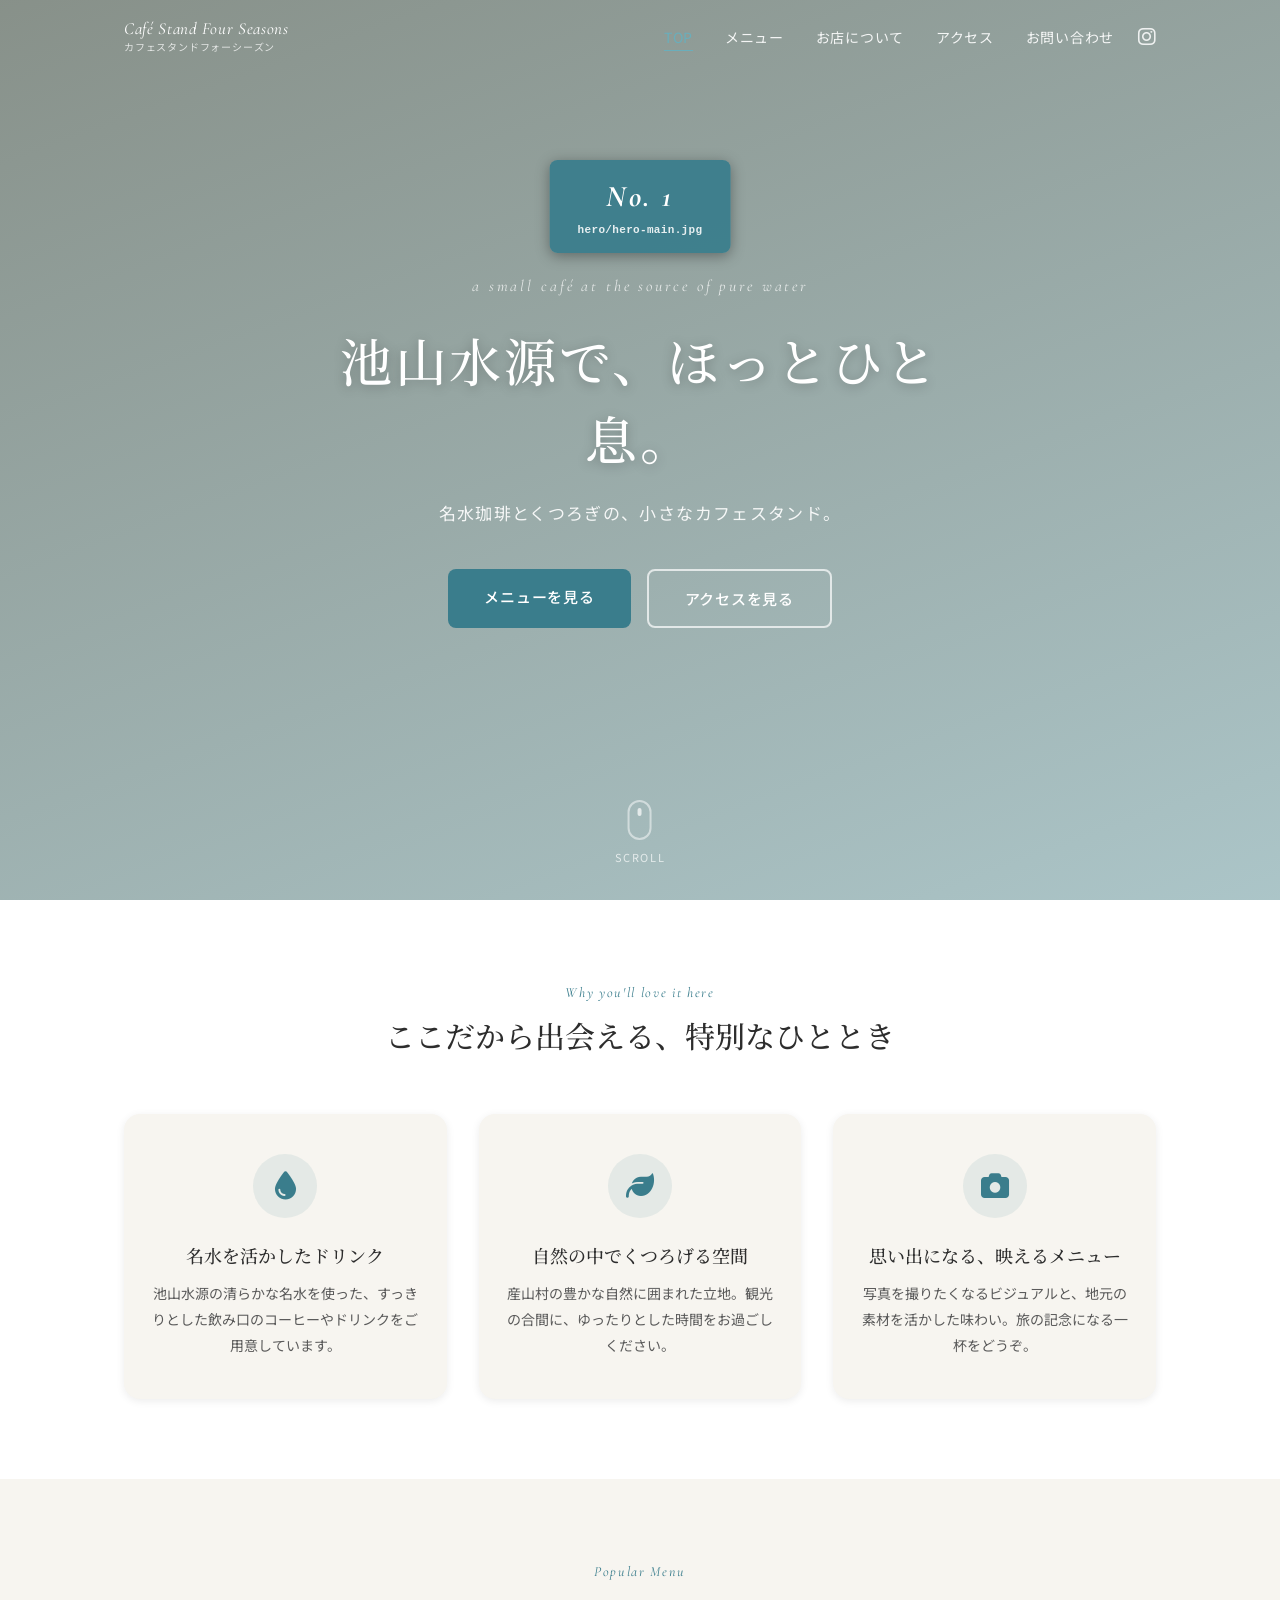
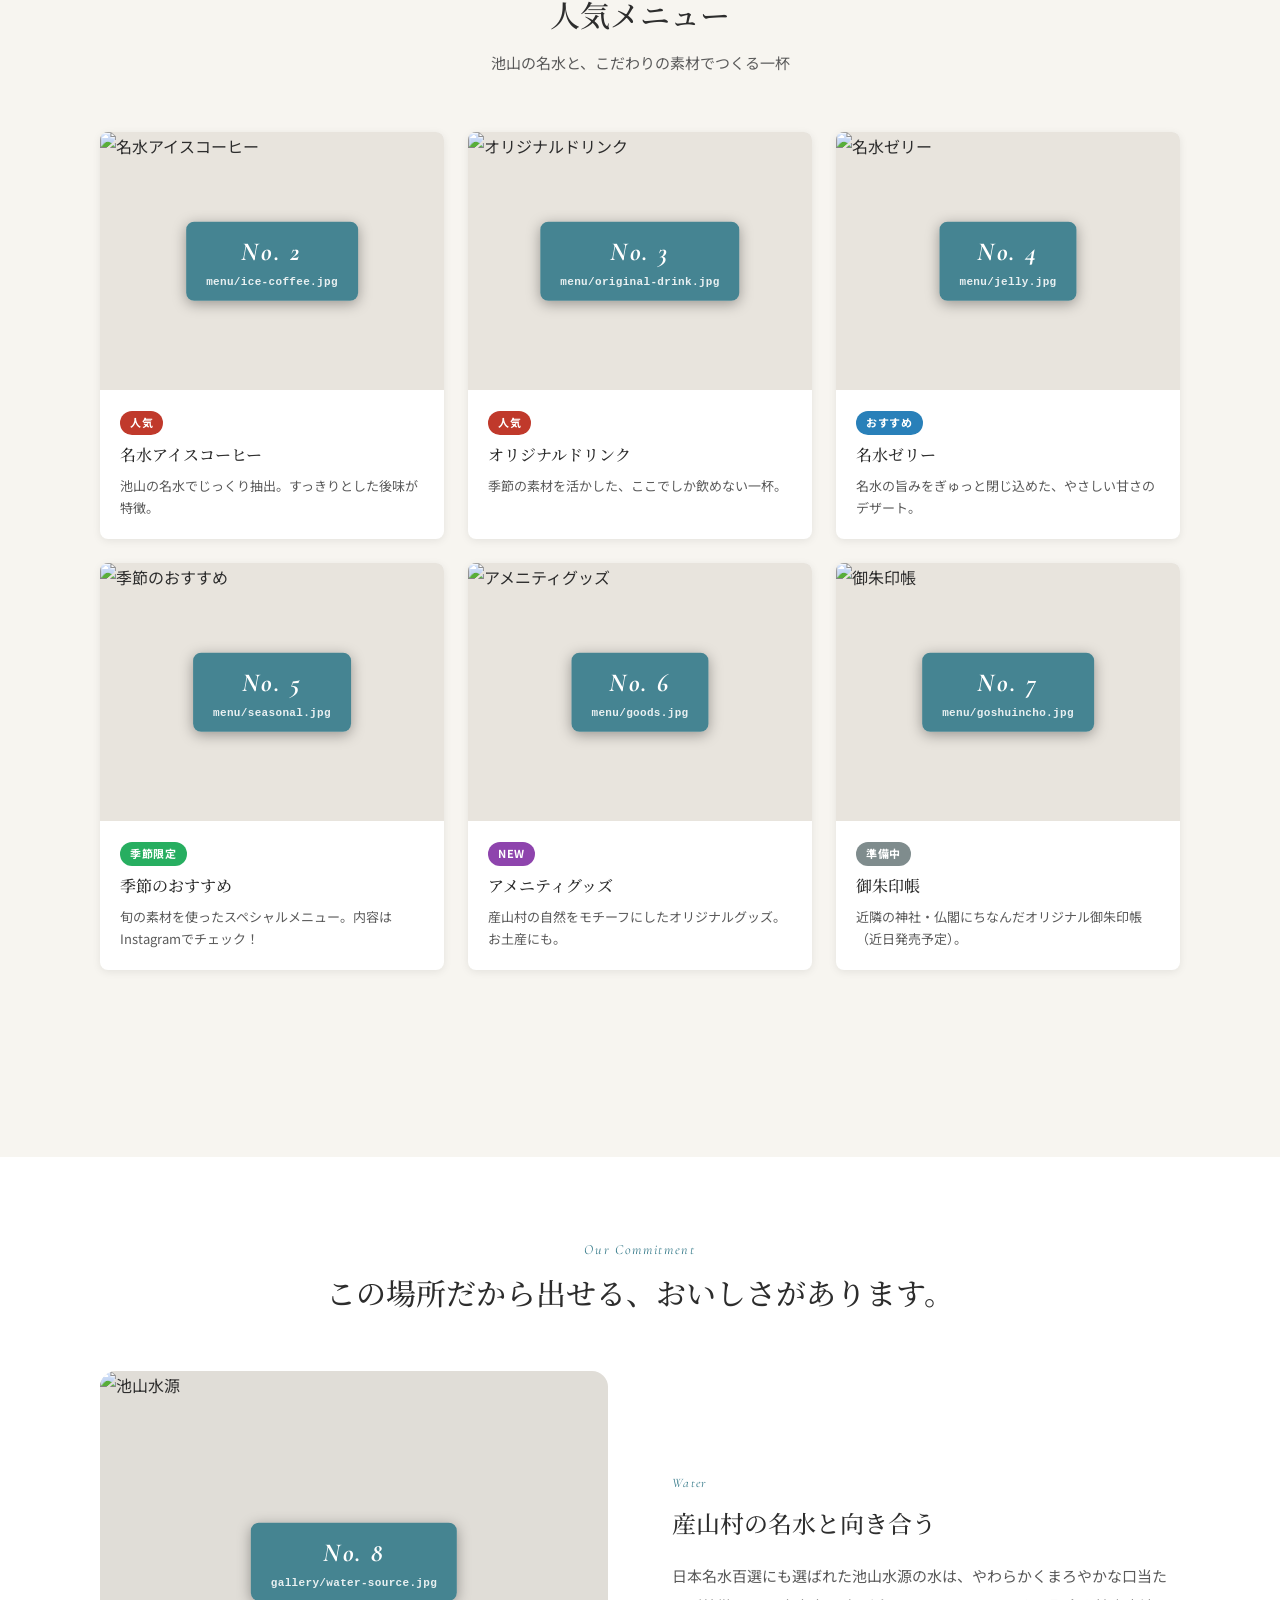
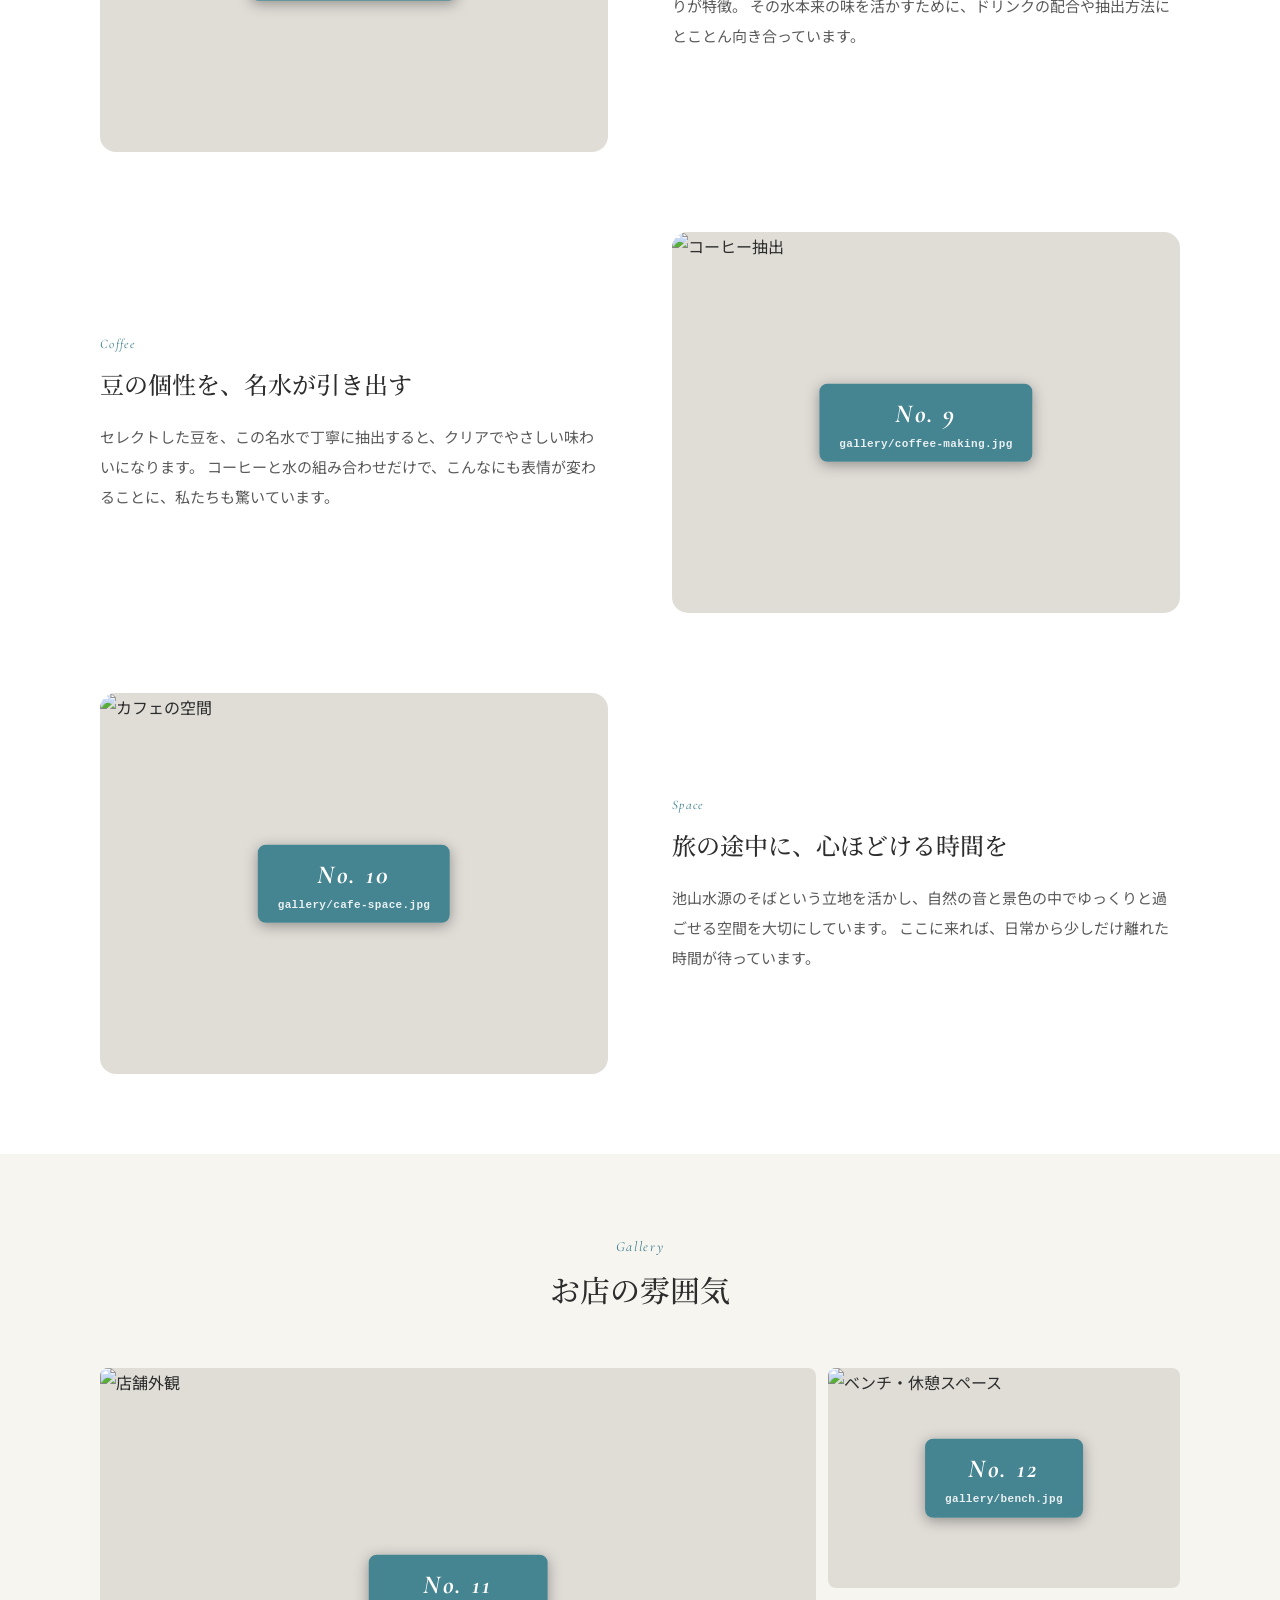
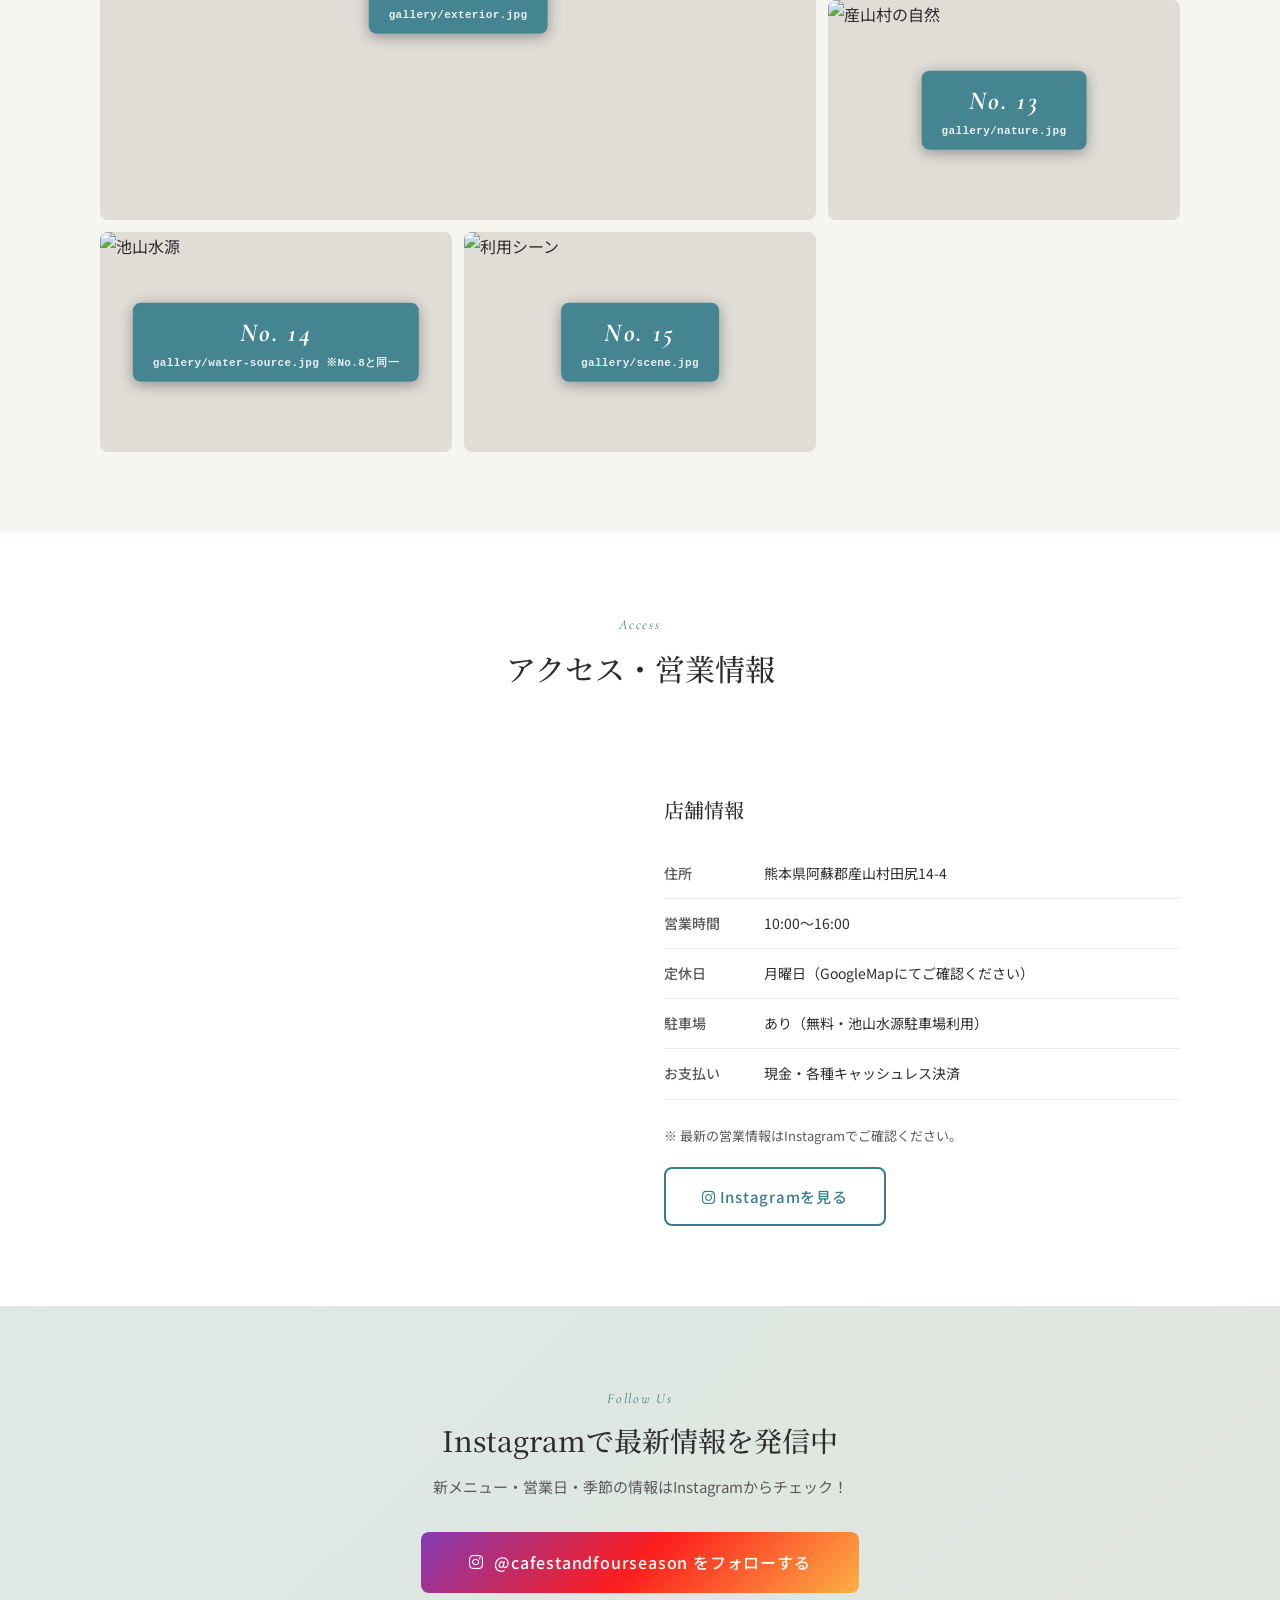
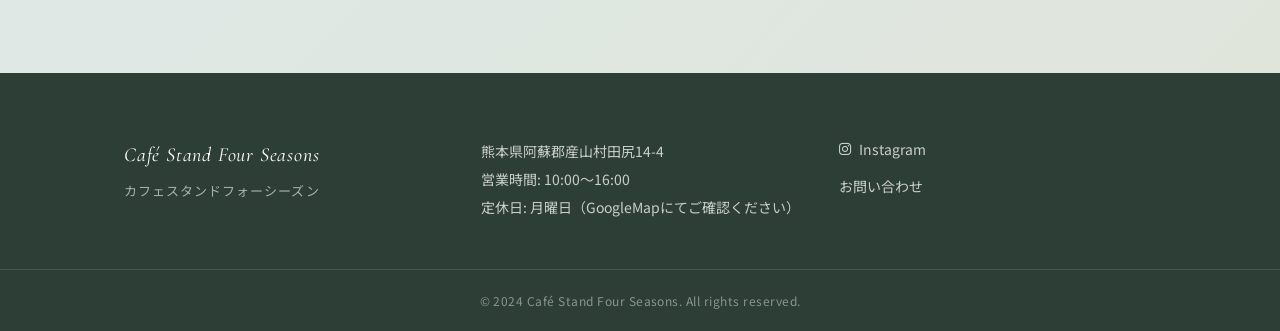
==== commit 0ee1ef3b: "add: 画像番号ガイドバッジを全ページに追加" ====
--- a/index.html
+++ b/index.html
@@ -23,6 +23,7 @@
   <link rel="stylesheet" href="css/reset.css">
   <link rel="stylesheet" href="css/style.css">
   <link rel="stylesheet" href="css/pages/top.css">
+  <link rel="stylesheet" href="css/imgguide.css"><!-- 画像指定完了後に削除 -->
 
   <!-- Favicon（後から設定） -->
   <!-- <link rel="icon" href="images/logo/favicon.ico"> -->
@@ -63,6 +64,8 @@
       ============================================================ -->
     <section id="hero">
       <div class="hero-bg"></div>
+      <!-- No.1 ヒーロー背景 -->
+      <div class="img-badge hero-badge">No. 1<small>hero/hero-main.jpg</small></div>
       <div class="hero-content">
         <span class="hero-en-label">a small café at the source of pure water</span>
         <h1 class="hero-title">池山水源で、ほっとひと息。</h1>
@@ -133,6 +136,7 @@
           <!-- 名水アイスコーヒー -->
           <div class="menu-card fade-in" data-delay="0">
             <div class="menu-card-image">
+              <div class="img-badge">No. 2<small>menu/ice-coffee.jpg</small></div>
               <img src="images/menu/ice-coffee.jpg" alt="名水アイスコーヒー" loading="lazy">
             </div>
             <div class="menu-card-body">
@@ -144,6 +148,7 @@
           <!-- オリジナルドリンク -->
           <div class="menu-card fade-in" data-delay="80">
             <div class="menu-card-image">
+              <div class="img-badge">No. 3<small>menu/original-drink.jpg</small></div>
               <img src="images/menu/original-drink.jpg" alt="オリジナルドリンク" loading="lazy">
             </div>
             <div class="menu-card-body">
@@ -155,6 +160,7 @@
           <!-- 名水ゼリー -->
           <div class="menu-card fade-in" data-delay="160">
             <div class="menu-card-image">
+              <div class="img-badge">No. 4<small>menu/jelly.jpg</small></div>
               <img src="images/menu/jelly.jpg" alt="名水ゼリー" loading="lazy">
             </div>
             <div class="menu-card-body">
@@ -166,6 +172,7 @@
           <!-- 季節のおすすめ -->
           <div class="menu-card fade-in" data-delay="0">
             <div class="menu-card-image">
+              <div class="img-badge">No. 5<small>menu/seasonal.jpg</small></div>
               <img src="images/menu/seasonal.jpg" alt="季節のおすすめ" loading="lazy">
             </div>
             <div class="menu-card-body">
@@ -177,6 +184,7 @@
           <!-- アメニティグッズ -->
           <div class="menu-card fade-in" data-delay="80">
             <div class="menu-card-image">
+              <div class="img-badge">No. 6<small>menu/goods.jpg</small></div>
               <img src="images/menu/goods.jpg" alt="アメニティグッズ" loading="lazy">
             </div>
             <div class="menu-card-body">
@@ -188,6 +196,7 @@
           <!-- 御朱印帳 -->
           <div class="menu-card fade-in" data-delay="160">
             <div class="menu-card-image">
+              <div class="img-badge">No. 7<small>menu/goshuincho.jpg</small></div>
               <img src="images/menu/goshuincho.jpg" alt="御朱印帳" loading="lazy">
             </div>
             <div class="menu-card-body">
@@ -216,6 +225,7 @@
         <!-- 項目1: 水へのこだわり -->
         <div class="commitment-item fade-in">
           <div class="commitment-image">
+            <div class="img-badge">No. 8<small>gallery/water-source.jpg</small></div>
             <img src="images/gallery/water-source.jpg" alt="池山水源" loading="lazy">
           </div>
           <div class="commitment-text">
@@ -231,6 +241,7 @@
         <!-- 項目2: コーヒーへのこだわり -->
         <div class="commitment-item reverse fade-in">
           <div class="commitment-image">
+            <div class="img-badge">No. 9<small>gallery/coffee-making.jpg</small></div>
             <img src="images/gallery/coffee-making.jpg" alt="コーヒー抽出" loading="lazy">
           </div>
           <div class="commitment-text">
@@ -246,6 +257,7 @@
         <!-- 項目3: 空間へのこだわり -->
         <div class="commitment-item fade-in">
           <div class="commitment-image">
+            <div class="img-badge">No. 10<small>gallery/cafe-space.jpg</small></div>
             <img src="images/gallery/cafe-space.jpg" alt="カフェの空間" loading="lazy">
           </div>
           <div class="commitment-text">
@@ -272,18 +284,23 @@
         <div class="gallery-grid fade-in">
           <!-- 大きいカード -->
           <div class="gallery-item large">
+            <div class="img-badge">No. 11<small>gallery/exterior.jpg</small></div>
             <img src="images/gallery/exterior.jpg" alt="店舗外観" loading="lazy">
           </div>
           <div class="gallery-item">
+            <div class="img-badge">No. 12<small>gallery/bench.jpg</small></div>
             <img src="images/gallery/bench.jpg" alt="ベンチ・休憩スペース" loading="lazy">
           </div>
           <div class="gallery-item">
+            <div class="img-badge">No. 13<small>gallery/nature.jpg</small></div>
             <img src="images/gallery/nature.jpg" alt="産山村の自然" loading="lazy">
           </div>
           <div class="gallery-item">
+            <div class="img-badge">No. 14<small>gallery/water-source.jpg ※No.8と同一</small></div>
             <img src="images/gallery/water-source.jpg" alt="池山水源" loading="lazy">
           </div>
           <div class="gallery-item">
+            <div class="img-badge">No. 15<small>gallery/scene.jpg</small></div>
             <img src="images/gallery/scene.jpg" alt="利用シーン" loading="lazy">
           </div>
         </div>
--- a/css/imgguide.css
+++ b/css/imgguide.css
@@ -0,0 +1,70 @@
+/*
+ * imgguide.css — 画像番号ガイドオーバーレイ
+ *
+ * 【使い方】
+ *   ブラウザで各ページを開くと番号バッジが表示されます。
+ *   番号に対応する画像ファイル名を指定してください。
+ *
+ * 【削除するとき】
+ *   画像の指定が完了したら、各HTMLの以下の行を削除してください：
+ *   <link rel="stylesheet" href="css/imgguide.css">
+ */
+
+/* ============================================================
+   バッジ共通スタイル
+   ============================================================ */
+.img-badge {
+  position: absolute;
+  top: 50%;
+  left: 50%;
+  transform: translate(-50%, -50%);
+  background: rgba(58, 125, 140, 0.93);
+  color: #fff;
+  font-family: 'Cormorant Garamond', serif;
+  font-style: italic;
+  font-size: 26px;
+  font-weight: bold;
+  letter-spacing: 0.1em;
+  padding: 10px 20px;
+  border-radius: 8px;
+  z-index: 200;
+  pointer-events: none;
+  white-space: nowrap;
+  box-shadow: 0 3px 14px rgba(0, 0, 0, 0.35);
+  text-align: center;
+  line-height: 1.5;
+}
+
+/* ファイルパス表示 */
+.img-badge small {
+  display: block;
+  font-size: 11px;
+  font-style: normal;
+  opacity: 0.88;
+  font-family: monospace;
+  letter-spacing: 0.03em;
+  margin-top: 3px;
+}
+
+/* ============================================================
+   コンテナの position 補正
+   ============================================================ */
+.menu-card-image,
+.commitment-image,
+.gallery-item,
+.about-intro-image,
+.about-village-image,
+.menu-list-image {
+  position: relative;
+}
+
+/* ============================================================
+   ヒーロー背景（No.1）専用
+   ============================================================ */
+.hero-badge {
+  top: 160px;       /* ヘッダーの下 */
+  transform: translateX(-50%);
+  font-size: 30px;
+  padding: 14px 28px;
+  z-index: 10;
+}
